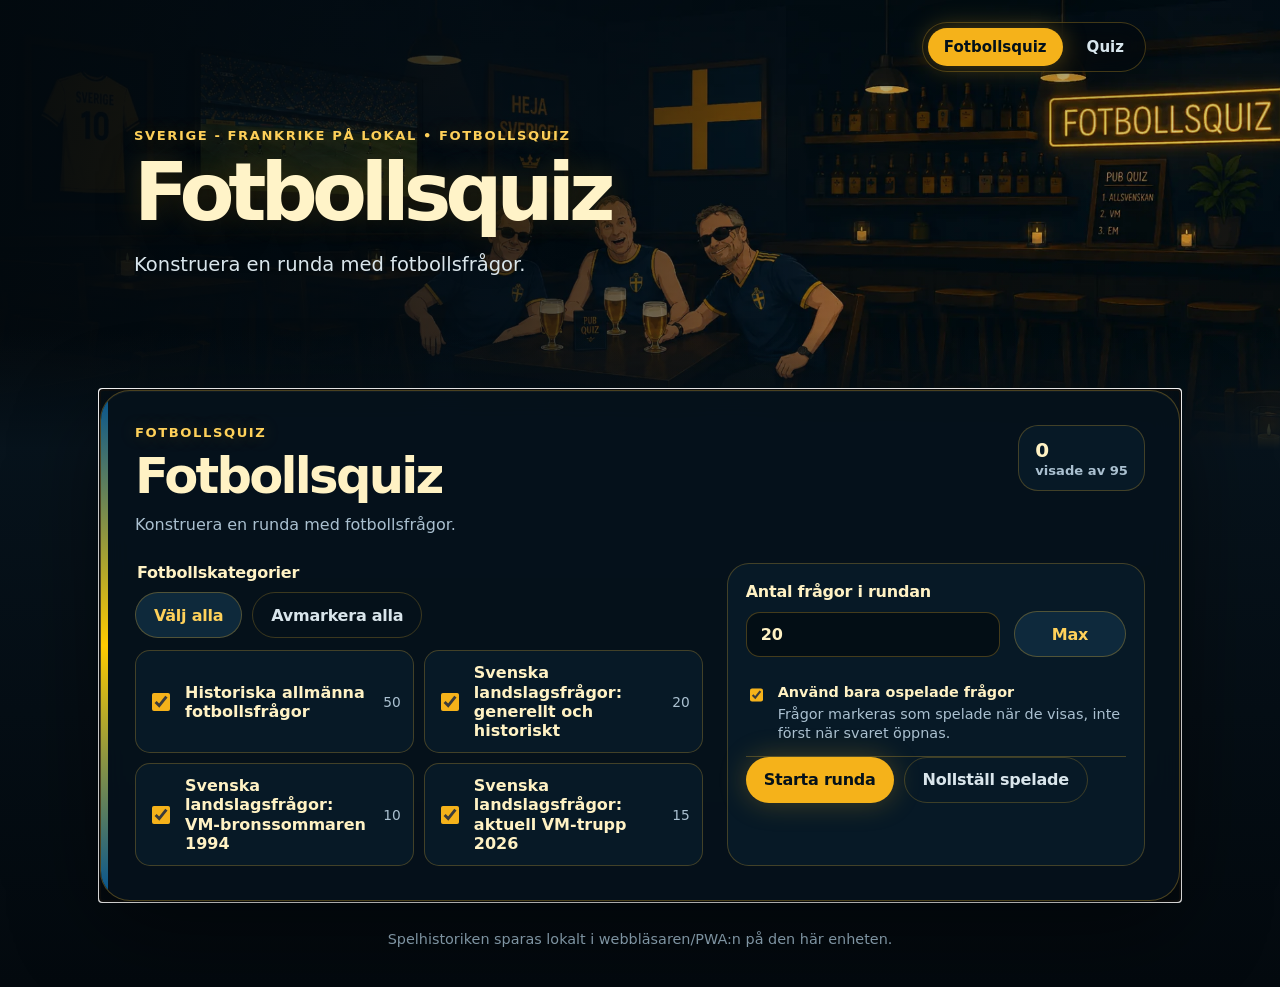
==== index.html @ b44a505b "Establish pubquiz" ====
<!doctype html>
<html lang="sv">
<head>
  <meta charset="utf-8">
  <meta name="viewport" content="width=device-width, initial-scale=1, viewport-fit=cover">
  <meta name="theme-color" content="#07131c" id="theme-color">
  <meta name="description" content="Ett enkelt mobilvänligt och offlinekompatibelt pubquiz för fotboll och blandade kategorier.">
  <title>Quiz</title>
  <link rel="manifest" href="./manifest.webmanifest">
  <link rel="icon" href="./assets/icons/icon-192.png">
  <link rel="apple-touch-icon" href="./assets/icons/icon-192.png">
  <link rel="preload" as="image" href="./assets/hero.webp">
  <link rel="preload" as="image" href="./assets/football-hero.webp">
  <link rel="stylesheet" href="./styles.css">
</head>
<body class="view-football">
  <header class="hero" role="banner">
    <nav class="topbar" aria-label="Huvudnavigation">
      <div class="nav-links">
        <a href="#football" data-view-link="football">Fotbollsquiz</a>
        <a href="#quiz" data-view-link="custom">Quiz</a>
      </div>
    </nav>

    <section class="hero-copy" aria-label="Introduktion">
      <p class="kicker" id="hero-kicker">Sverige - Frankrike på lokal • fotbollsquiz</p>
      <h1 id="hero-title">Fotbollsquiz</h1>
      <p id="hero-description">Konstruera en runda med fotbollsfrågor.</p>
    </section>
  </header>

  <main id="app" class="app-shell" tabindex="-1">
    <noscript>Du behöver aktivera JavaScript för att köra quizet.</noscript>
  </main>

  <footer class="site-footer">
    <p>Spelhistoriken sparas lokalt i webbläsaren/PWA:n på den här enheten.</p>
  </footer>

  <script src="./quiz-data.js" defer></script>
  <script src="./app.js" defer></script>
</body>
</html>
---- styles.css ----
:root {
  color-scheme: light;
  --bg: #fffaf1;
  --surface: #fffdf8;
  --surface-strong: #fff7e8;
  --ink: #2f2418;
  --muted: #78634d;
  --line: rgba(92, 62, 33, 0.16);
  --accent: #8a5a2b;
  --accent-strong: #69411d;
  --accent-soft: #f0d3a8;
  --green: #4f7f45;
  --shadow: 0 22px 70px rgba(80, 50, 20, 0.15);
  --radius-xl: 30px;
  --radius-lg: 22px;
  --radius-md: 15px;
  --max: 1080px;
}

* { box-sizing: border-box; }

html { scroll-behavior: smooth; }

body {
  margin: 0;
  min-height: 100vh;
  font-family: ui-sans-serif, system-ui, -apple-system, BlinkMacSystemFont, "Segoe UI", sans-serif;
  background: linear-gradient(180deg, #fff7e6 0%, var(--bg) 44%, #fff 100%);
  color: var(--ink);
}

button, input { font: inherit; }

button {
  border: 0;
  cursor: pointer;
}

button:disabled {
  cursor: not-allowed;
  opacity: 0.48;
}

.hero {
  position: relative;
  min-height: 410px;
  background:
    linear-gradient(90deg, rgba(255, 250, 241, 0.95) 0%, rgba(255, 250, 241, 0.78) 39%, rgba(255, 250, 241, 0.12) 78%),
    url("./assets/hero.webp") center / cover no-repeat;
  overflow: hidden;
}

.hero::after {
  content: "";
  position: absolute;
  inset: auto 0 0;
  height: 120px;
  background: linear-gradient(180deg, rgba(255, 250, 241, 0), var(--bg));
  pointer-events: none;
}

.topbar {
  position: relative;
  z-index: 2;
  max-width: var(--max);
  margin: 0 auto;
  padding: 22px clamp(18px, 4vw, 34px);
  display: flex;
  align-items: center;
  justify-content: flex-end;
  gap: 16px;
}

.brand,
.nav-links a {
  text-decoration: none;
  color: var(--ink);
}

.brand {
  font-weight: 850;
  letter-spacing: -0.03em;
  font-size: clamp(1.15rem, 3vw, 1.45rem);
}

.nav-links {
  display: flex;
  align-items: center;
  gap: 8px;
  padding: 5px;
  border: 1px solid var(--line);
  border-radius: 999px;
  background: rgba(255, 253, 248, 0.72);
  backdrop-filter: blur(12px);
}

.nav-links a {
  display: inline-flex;
  min-height: 38px;
  align-items: center;
  border-radius: 999px;
  padding: 0 16px;
  font-size: 0.94rem;
  font-weight: 750;
  color: var(--muted);
}

.nav-links a[aria-current="page"] {
  background: var(--accent);
  color: #fffdf8;
  box-shadow: 0 8px 22px rgba(105, 65, 29, 0.22);
}

.hero-copy {
  position: relative;
  z-index: 1;
  max-width: var(--max);
  margin: 34px auto 0;
  padding: 0 clamp(18px, 4vw, 34px) 90px;
}

.kicker {
  margin: 0 0 12px;
  color: var(--accent-strong);
  font-size: 0.82rem;
  font-weight: 850;
  letter-spacing: 0.12em;
  text-transform: uppercase;
}

.hero h1 {
  max-width: 650px;
  margin: 0;
  font-size: clamp(2.25rem, 8vw, 5rem);
  line-height: 0.94;
  letter-spacing: -0.075em;
}

.hero-copy p:last-child {
  max-width: 560px;
  margin: 20px 0 0;
  color: var(--muted);
  font-size: clamp(1.03rem, 2.6vw, 1.22rem);
  line-height: 1.55;
}

.app-shell {
  width: min(var(--max), calc(100% - 32px));
  margin: -60px auto 0;
  position: relative;
  z-index: 3;
}

.panel {
  background: rgba(255, 253, 248, 0.92);
  border: 1px solid var(--line);
  border-radius: var(--radius-xl);
  box-shadow: var(--shadow);
  padding: clamp(18px, 4vw, 34px);
  backdrop-filter: blur(14px);
}

.panel + .panel { margin-top: 18px; }

.panel-header {
  display: grid;
  grid-template-columns: minmax(0, 1fr) auto;
  gap: 22px;
  align-items: start;
  margin-bottom: 26px;
}

.panel-header h2,
.round-card h2,
.done-card h2 {
  margin: 0;
  font-size: clamp(1.8rem, 5vw, 3.1rem);
  line-height: 0.98;
  letter-spacing: -0.055em;
}

.lead {
  margin: 12px 0 0;
  color: var(--muted);
  line-height: 1.55;
  max-width: 680px;
}

.stat-pill {
  display: inline-flex;
  flex-direction: column;
  gap: 1px;
  white-space: nowrap;
  border-radius: 20px;
  padding: 12px 16px;
  background: var(--surface-strong);
  border: 1px solid var(--line);
  color: var(--muted);
  font-size: 0.82rem;
  font-weight: 750;
}

.stat-pill strong {
  color: var(--ink);
  font-size: 1.25rem;
}

.setup-grid {
  display: grid;
  grid-template-columns: minmax(0, 1.25fr) minmax(280px, 0.75fr);
  gap: 24px;
}

fieldset {
  margin: 0;
  border: 0;
  padding: 0;
}

legend,
.field-label {
  display: block;
  margin-bottom: 10px;
  color: var(--ink);
  font-weight: 850;
  letter-spacing: -0.015em;
}

.category-grid {
  display: grid;
  grid-template-columns: repeat(2, minmax(0, 1fr));
  gap: 10px;
}

.category-card,
.included-card {
  display: grid;
  grid-template-columns: auto 1fr auto;
  gap: 12px;
  align-items: center;
  min-height: 62px;
  border: 1px solid var(--line);
  border-radius: var(--radius-md);
  padding: 12px;
  background: #fffefb;
}

.category-card {
  cursor: pointer;
  user-select: none;
}

.category-card:hover { border-color: rgba(138, 90, 43, 0.36); }

.category-card input {
  width: 18px;
  height: 18px;
  accent-color: var(--accent);
}

.category-title {
  font-weight: 760;
  line-height: 1.2;
}

.category-count {
  color: var(--muted);
  font-size: 0.86rem;
  white-space: nowrap;
}

.included-list {
  display: grid;
  gap: 10px;
}

.included-card {
  grid-template-columns: 1fr auto;
}

.category-tools {
  display: flex;
  flex-wrap: wrap;
  gap: 10px;
  margin-bottom: 12px;
}

.options-card {
  border: 1px solid var(--line);
  border-radius: var(--radius-lg);
  background: var(--surface);
  padding: 18px;
}

.option-row {
  display: flex;
  gap: 12px;
  align-items: flex-start;
  padding: 12px 0;
  border-bottom: 1px solid var(--line);
}

.option-row:last-child { border-bottom: 0; }

.option-row input[type="checkbox"] {
  margin-top: 3px;
  width: 18px;
  height: 18px;
  accent-color: var(--accent);
}

.option-row span {
  display: block;
  color: var(--muted);
  font-size: 0.9rem;
  line-height: 1.35;
}

.count-row {
  display: grid;
  grid-template-columns: 1fr 112px;
  gap: 14px;
  align-items: end;
  margin-bottom: 14px;
}

.count-row input {
  width: 100%;
  border: 1px solid var(--line);
  border-radius: 14px;
  background: #fff;
  color: var(--ink);
  padding: 12px 14px;
  font-weight: 800;
}

.actions {
  display: flex;
  flex-wrap: wrap;
  gap: 10px;
  align-items: center;
}

.btn {
  min-height: 46px;
  border-radius: 999px;
  padding: 0 18px;
  font-weight: 850;
  letter-spacing: -0.015em;
}

.btn-primary {
  background: var(--accent);
  color: #fffdf8;
  box-shadow: 0 12px 30px rgba(105, 65, 29, 0.23);
}

.btn-primary:hover { background: var(--accent-strong); }

.btn-secondary {
  background: var(--surface-strong);
  color: var(--accent-strong);
  border: 1px solid rgba(138, 90, 43, 0.22);
}

.btn-ghost {
  background: transparent;
  color: var(--accent-strong);
  border: 1px solid var(--line);
}

.warning {
  margin: 14px 0 0;
  color: #8b3b24;
  font-weight: 720;
}

.round-card {
  background: rgba(255, 253, 248, 0.96);
  border: 1px solid var(--line);
  border-radius: var(--radius-xl);
  box-shadow: var(--shadow);
  overflow: hidden;
}

.round-top {
  padding: 18px clamp(18px, 4vw, 32px);
  background: var(--surface-strong);
  border-bottom: 1px solid var(--line);
}

.progress-meta {
  display: flex;
  justify-content: space-between;
  gap: 12px;
  color: var(--muted);
  font-weight: 800;
  font-size: 0.92rem;
}

.progress-bar {
  margin-top: 12px;
  height: 9px;
  border-radius: 999px;
  overflow: hidden;
  background: rgba(138, 90, 43, 0.13);
}

.progress-bar span {
  display: block;
  height: 100%;
  width: var(--progress, 0%);
  border-radius: inherit;
  background: linear-gradient(90deg, var(--accent), #c98a3d);
}

.question-area {
  padding: clamp(22px, 5vw, 44px);
}

.category-badge {
  display: inline-flex;
  margin-bottom: 18px;
  border-radius: 999px;
  padding: 7px 12px;
  color: var(--accent-strong);
  background: var(--surface-strong);
  border: 1px solid var(--line);
  font-size: 0.82rem;
  font-weight: 850;
}

.question-text {
  margin: 0;
  font-size: clamp(1.6rem, 5vw, 3.25rem);
  line-height: 1.05;
  letter-spacing: -0.055em;
}

.answer-box {
  margin-top: 24px;
  border: 1px solid rgba(79, 127, 69, 0.24);
  border-radius: var(--radius-lg);
  background: rgba(79, 127, 69, 0.08);
  padding: 18px;
}

.answer-label {
  margin: 0 0 6px;
  color: var(--green);
  font-size: 0.82rem;
  font-weight: 900;
  text-transform: uppercase;
  letter-spacing: 0.09em;
}

.answer-text {
  margin: 0;
  font-size: clamp(1.15rem, 3vw, 1.55rem);
  line-height: 1.35;
  font-weight: 760;
}

.round-controls {
  display: grid;
  grid-template-columns: minmax(120px, 0.38fr) minmax(180px, 1fr) minmax(120px, 0.38fr);
  gap: 12px;
  align-items: center;
  padding: 18px clamp(18px, 4vw, 32px) clamp(18px, 4vw, 32px);
}

.arrow-btn {
  min-height: 72px;
  border-radius: 22px;
  background: var(--surface-strong);
  color: var(--accent-strong);
  border: 1px solid rgba(138, 90, 43, 0.22);
  font-size: 1rem;
  line-height: 1;
  font-weight: 900;
  display: inline-flex;
  align-items: center;
  justify-content: center;
  gap: 8px;
  text-align: center;
}

.arrow-symbol {
  font-size: 2rem;
  line-height: 1;
}

.arrow-label {
  font-size: 0.82rem;
  letter-spacing: 0.02em;
  text-transform: uppercase;
}

.toggle-answer {
  min-height: 72px;
  border-radius: 22px;
  background: var(--accent);
  color: #fffdf8;
  font-size: 1.02rem;
  font-weight: 900;
}

.round-exit-actions {
  display: flex;
  justify-content: center;
  margin: 18px auto 0;
}

.btn-quiet {
  min-height: 40px;
  padding: 0 15px;
  background: transparent;
  color: var(--muted);
  border: 1px solid var(--line);
  opacity: 0.78;
}

.btn-quiet:hover { opacity: 1; }

.done-card {
  text-align: center;
}

.done-card p {
  color: var(--muted);
  line-height: 1.55;
}

.done-stats {
  display: grid;
  grid-template-columns: repeat(3, 1fr);
  gap: 12px;
  margin: 24px 0;
}

.done-stat {
  border: 1px solid var(--line);
  border-radius: var(--radius-md);
  padding: 14px;
  background: var(--surface-strong);
}

.done-stat strong {
  display: block;
  font-size: 1.8rem;
}

.site-footer {
  width: min(var(--max), calc(100% - 32px));
  margin: 30px auto 40px;
  color: var(--muted);
  font-size: 0.9rem;
  text-align: center;
}


/* Football view: darker sportsbar theme using the football header image. */
body.view-football {
  --bg: #07131c;
  --surface: rgba(8, 22, 33, 0.94);
  --surface-strong: rgba(13, 35, 52, 0.96);
  --ink: #fff2c4;
  --muted: #aac0d0;
  --line: rgba(255, 194, 48, 0.25);
  --accent: #f5b21a;
  --accent-strong: #ffd15a;
  --accent-soft: rgba(245, 178, 26, 0.15);
  --green: #83d98b;
  --shadow: 0 28px 90px rgba(0, 0, 0, 0.46);
  background:
    radial-gradient(circle at 85% -10%, rgba(245, 178, 26, 0.22), transparent 34rem),
    linear-gradient(180deg, #031019 0%, var(--bg) 44%, #03090e 100%);
}

body.view-football .hero {
  min-height: 450px;
  background:
    linear-gradient(90deg, rgba(2, 9, 14, 0.96) 0%, rgba(3, 12, 19, 0.78) 36%, rgba(3, 12, 19, 0.16) 78%),
    url("./assets/football-hero.webp") center / cover no-repeat;
}

body.view-football .hero::after {
  background: linear-gradient(180deg, rgba(7, 19, 28, 0), var(--bg));
}

body.view-football .brand,
body.view-football .nav-links a {
  color: var(--ink);
}

body.view-football .nav-links {
  background: rgba(2, 9, 14, 0.62);
  border-color: rgba(255, 194, 48, 0.25);
  box-shadow: 0 18px 40px rgba(0, 0, 0, 0.22);
}

body.view-football .nav-links a {
  color: #d8e6ed;
}

body.view-football .nav-links a[aria-current="page"] {
  background: var(--accent);
  color: #04111a;
  box-shadow: 0 0 24px rgba(245, 178, 26, 0.34);
}

body.view-football .kicker {
  color: var(--accent-strong);
  text-shadow: 0 0 18px rgba(245, 178, 26, 0.28);
}

body.view-football .hero h1 {
  max-width: 720px;
  color: #fff3c8;
  text-shadow: 0 10px 38px rgba(0, 0, 0, 0.55), 0 0 28px rgba(245, 178, 26, 0.2);
}

body.view-football .hero-copy p:last-child {
  color: #d9e5eb;
}

body.view-football .app-shell {
  max-width: 1160px;
}

body.view-football .panel,
body.view-football .round-card {
  background: rgba(6, 18, 28, 0.92);
  border-color: rgba(255, 194, 48, 0.28);
  box-shadow: var(--shadow), inset 0 1px 0 rgba(255, 255, 255, 0.04);
}

body.view-football .panel {
  position: relative;
  overflow: hidden;
}

body.view-football .panel::before {
  content: "";
  position: absolute;
  inset: 0 auto 0 0;
  width: 7px;
  background: linear-gradient(180deg, #005293, #fecb00, #005293);
}

body.view-football .setup-grid {
  grid-template-columns: minmax(0, 0.95fr) minmax(300px, 0.7fr);
}

body.view-football .category-card,
body.view-football .included-card,
body.view-football .options-card,
body.view-football .stat-pill,
body.view-football .done-stat {
  background: rgba(9, 27, 41, 0.86);
  border-color: rgba(255, 194, 48, 0.24);
}

body.view-football .category-card:hover {
  border-color: rgba(255, 210, 90, 0.6);
  background: rgba(14, 42, 63, 0.92);
}

body.view-football .category-card input,
body.view-football .option-row input[type="checkbox"] {
  accent-color: var(--accent);
}

body.view-football .count-row input {
  background: rgba(2, 9, 14, 0.68);
  border-color: rgba(255, 194, 48, 0.26);
  color: var(--ink);
}

body.view-football .btn-primary,
body.view-football .toggle-answer {
  background: var(--accent);
  color: #04111a;
  box-shadow: 0 0 28px rgba(245, 178, 26, 0.26);
}

body.view-football .btn-primary:hover,
body.view-football .toggle-answer:hover {
  background: var(--accent-strong);
}

body.view-football .btn-secondary,
body.view-football .arrow-btn {
  background: rgba(15, 43, 62, 0.94);
  color: var(--accent-strong);
  border-color: rgba(255, 194, 48, 0.28);
}

body.view-football .btn-ghost {
  color: #d9e5eb;
  border-color: rgba(255, 194, 48, 0.22);
}

body.view-football .round-top {
  background: rgba(9, 27, 41, 0.95);
  border-bottom-color: rgba(255, 194, 48, 0.24);
}

body.view-football .progress-bar {
  background: rgba(255, 194, 48, 0.15);
}

body.view-football .progress-bar span {
  background: linear-gradient(90deg, #005293, #fecb00);
}

body.view-football .category-badge {
  color: #04111a;
  background: var(--accent);
  border-color: rgba(255, 194, 48, 0.32);
}

body.view-football .answer-box {
  border-color: rgba(131, 217, 139, 0.28);
  background: rgba(131, 217, 139, 0.1);
}

body.view-football .site-footer {
  color: #9bb5c6;
}

@media (max-width: 820px) {
  .hero { min-height: 360px; background-position: 60% center; }
  body.view-football .hero { background-position: 55% center; }
  body.view-football .setup-grid { grid-template-columns: 1fr; }
  .topbar { align-items: flex-start; flex-direction: column; }
  .nav-links { width: 100%; justify-content: space-between; }
  .nav-links a { flex: 1; justify-content: center; }
  .hero-copy { margin-top: 16px; }
  .panel-header { grid-template-columns: 1fr; }
  .setup-grid { grid-template-columns: 1fr; }
  .category-grid { grid-template-columns: 1fr; }
  .round-controls { grid-template-columns: minmax(84px, 0.36fr) minmax(140px, 1fr) minmax(84px, 0.36fr); }
  .arrow-btn, .toggle-answer { min-height: 62px; border-radius: 18px; }
  .arrow-label { font-size: 0.72rem; }
  .done-stats { grid-template-columns: 1fr; }
}

@media (max-width: 520px) {
  .app-shell { width: min(100% - 20px, var(--max)); margin-top: -46px; }
  .hero { min-height: 335px; }
  body.view-football .hero { min-height: 360px; background-position: 57% center; }
  .hero-copy p:last-child { display: none; }
  .panel { border-radius: 22px; }
  .count-row { grid-template-columns: 1fr; }
  .round-controls { grid-template-columns: 64px 1fr 64px; gap: 8px; }
  .arrow-btn { gap: 0; padding: 0 4px; }
  .arrow-symbol { font-size: 1.85rem; }
  .arrow-label { display: none; }
}

.option-copy strong {
  display: block;
  margin-bottom: 2px;
}

.option-copy span {
  display: block;
  color: var(--muted);
  font-size: 0.9rem;
  line-height: 1.35;
}
.option-copy strong { color: var(--ink); }
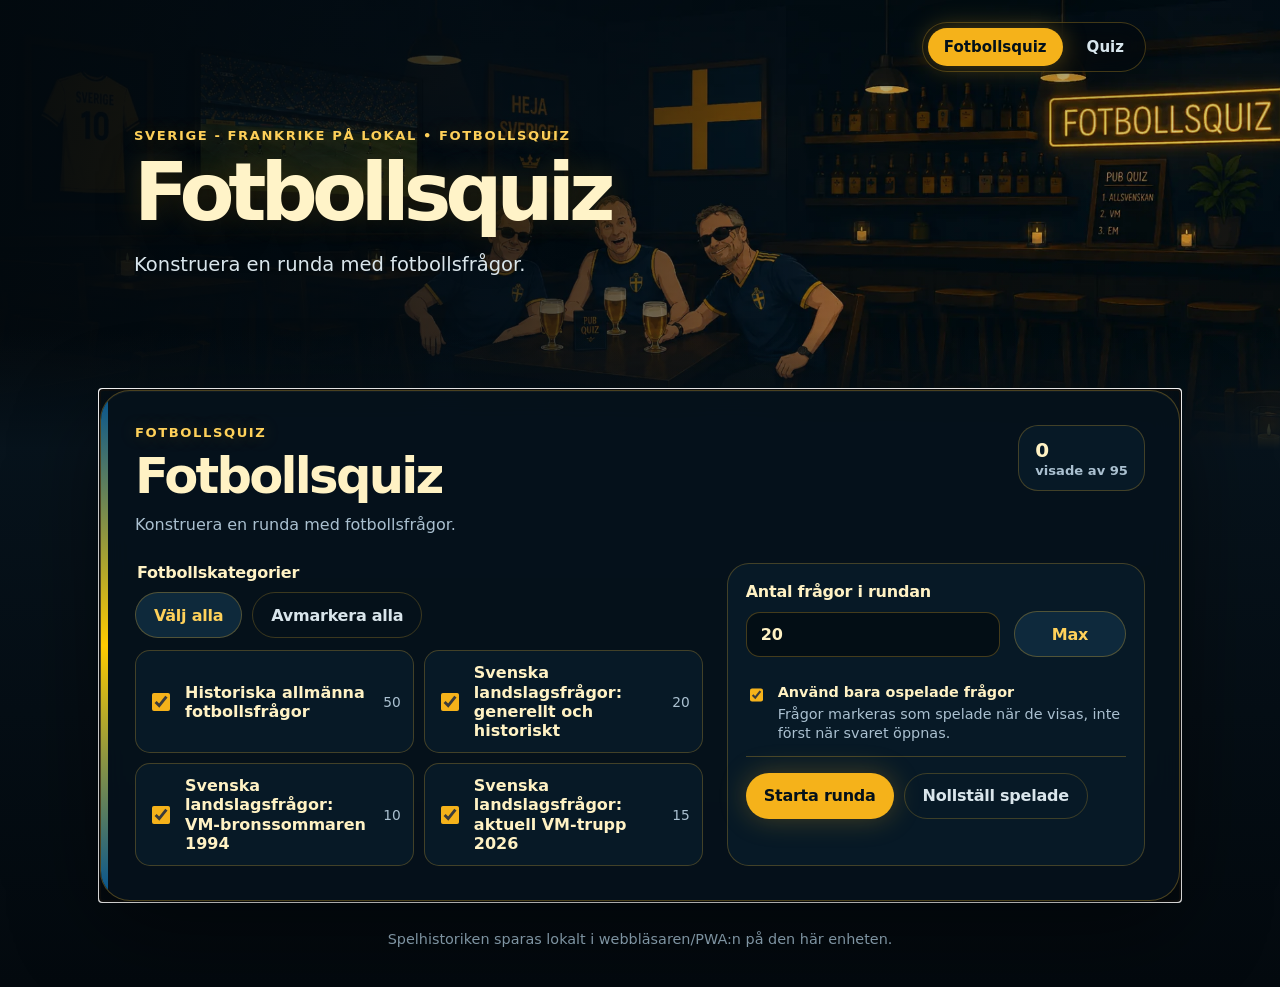
==== commit 01c7a030: "Polish and finish project" ====
--- a/index.html
+++ b/index.html
@@ -7,8 +7,11 @@
   <meta name="description" content="Ett enkelt mobilvänligt och offlinekompatibelt pubquiz för fotboll och blandade kategorier.">
   <title>Quiz</title>
   <link rel="manifest" href="./manifest.webmanifest">
-  <link rel="icon" href="./assets/icons/icon-192.png">
-  <link rel="apple-touch-icon" href="./assets/icons/icon-192.png">
+  <link rel="icon" href="./assets/icons/favicon.ico" sizes="any">
+  <link rel="icon" type="image/png" sizes="48x48" href="./assets/icons/favicon-48x48.png">
+  <link rel="icon" type="image/png" sizes="32x32" href="./assets/icons/favicon-32x32.png">
+  <link rel="icon" type="image/png" sizes="16x16" href="./assets/icons/favicon-16x16.png">
+  <link rel="apple-touch-icon" sizes="180x180" href="./assets/icons/apple-touch-icon.png">
   <link rel="preload" as="image" href="./assets/hero.webp">
   <link rel="preload" as="image" href="./assets/football-hero.webp">
   <link rel="stylesheet" href="./styles.css">
--- a/styles.css
+++ b/styles.css
@@ -341,6 +341,10 @@
   align-items: center;
 }
 
+.options-card .actions {
+  margin-top: 16px;
+}
+
 .btn {
   min-height: 46px;
   border-radius: 999px;
@@ -730,8 +734,8 @@
 }
 
 @media (max-width: 820px) {
-  .hero { min-height: 360px; background-position: 60% center; }
-  body.view-football .hero { background-position: 55% center; }
+  .hero { min-height: 360px; background-position: 70% center; }
+  body.view-football .hero { background-position: 50% center; }
   body.view-football .setup-grid { grid-template-columns: 1fr; }
   .topbar { align-items: flex-start; flex-direction: column; }
   .nav-links { width: 100%; justify-content: space-between; }
@@ -749,7 +753,14 @@
 @media (max-width: 520px) {
   .app-shell { width: min(100% - 20px, var(--max)); margin-top: -46px; }
   .hero { min-height: 335px; }
-  body.view-football .hero { min-height: 360px; background-position: 57% center; }
+  body.view-football .hero {
+    min-height: 360px;
+    background:
+      radial-gradient(ellipse at 35% 62%, rgba(255, 218, 116, 0.18) 0%, rgba(255, 218, 116, 0.08) 30%, rgba(255, 218, 116, 0) 58%),
+      linear-gradient(90deg, rgba(2, 9, 14, 0.92) 0%, rgba(3, 12, 19, 0.64) 35%, rgba(3, 12, 19, 0.16) 78%),
+      url("./assets/football-hero.webp") 49% center / cover no-repeat;
+  }
+  body.view-custom .hero { background-position: 76% center; }
   .hero-copy p:last-child { display: none; }
   .panel { border-radius: 22px; }
   .count-row { grid-template-columns: 1fr; }
